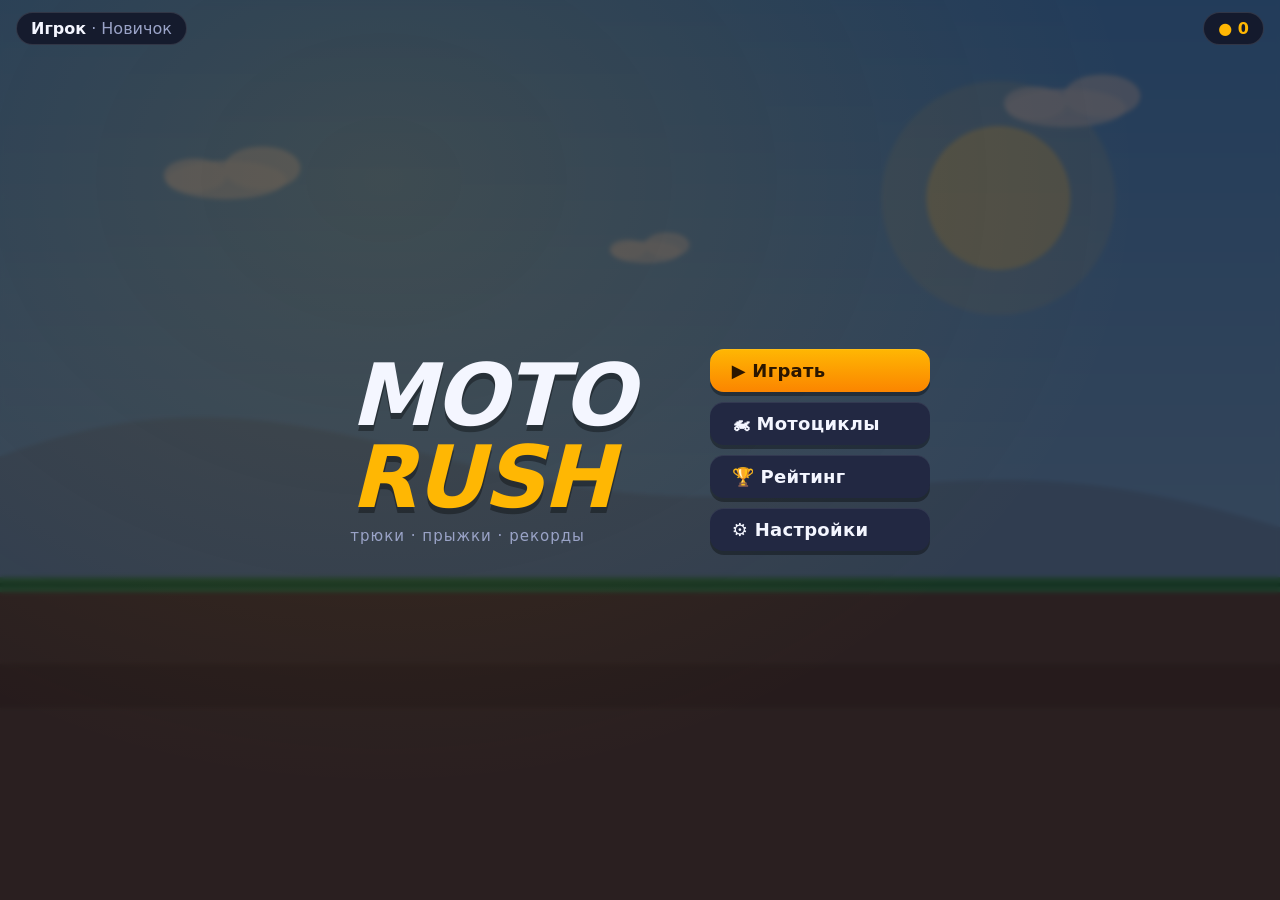
==== app/src/main/assets/index.html @ f166c241 "Add Moto Rush: 2D motorbike trick racing game for Android HTML5 canvas game (Verlet bike physics, pr" ====
<!doctype html>
<html lang="ru">
<head>
  <meta charset="utf-8">
  <meta name="viewport" content="width=device-width, initial-scale=1, maximum-scale=1, user-scalable=no, viewport-fit=cover">
  <meta name="theme-color" content="#14182b">
  <title>Moto Rush</title>
  <link rel="stylesheet" href="style.css">
</head>
<body>
  <canvas id="game"></canvas>

  <!-- HUD -->
  <div id="hud" class="hidden">
    <button id="btnPause" class="hud-btn" aria-label="Пауза">❚❚</button>
    <div class="hud-box"><span class="hud-label">ВРЕМЯ</span><span id="hudTime">0:00.0</span></div>
    <div class="hud-box"><span class="hud-label">ОЧКИ</span><span id="hudScore">0</span></div>
    <div class="hud-box"><span class="hud-label">●</span><span id="hudCoins">0</span></div>
    <div id="progress"><div id="progressFill"></div><div id="progressBike"></div></div>
  </div>
  <div id="tricks"></div>
  <div id="controls" class="hidden">
    <div class="ctrl-group">
      <button class="ctrl" data-key="back" aria-label="Наклон назад">↺</button>
      <button class="ctrl" data-key="fwd" aria-label="Наклон вперёд">↻</button>
    </div>
    <div class="ctrl-group">
      <button class="ctrl ctrl-brake" data-key="brake" aria-label="Тормоз">◀</button>
      <button class="ctrl ctrl-gas" data-key="gas" aria-label="Газ">▶</button>
    </div>
  </div>

  <!-- Main menu -->
  <section id="menu" class="screen">
    <div class="menu-wrap">
      <div class="logo">
        <div class="logo-title">MOTO<span>RUSH</span></div>
        <div class="logo-sub">трюки · прыжки · рекорды</div>
      </div>
      <div class="menu-buttons">
        <button class="btn btn-primary" data-go="levels">▶ Играть</button>
        <button class="btn" data-go="garage">🏍 Мотоциклы</button>
        <button class="btn" data-go="rating">🏆 Рейтинг</button>
        <button class="btn" data-go="settings">⚙ Настройки</button>
      </div>
    </div>
    <div class="wallet">● <span class="coins-val">0</span></div>
    <div class="player-chip"><span id="menuName">Игрок</span> · <span id="menuRank">Новичок</span></div>
  </section>

  <!-- Level select -->
  <section id="levels" class="screen hidden">
    <header class="bar">
      <button class="btn btn-small" data-go="menu">← Назад</button>
      <h2>Выбор трассы</h2>
      <div class="wallet-inline">● <span class="coins-val">0</span></div>
    </header>
    <div id="levelGrid" class="level-grid"></div>
    <div class="levels-foot">Мотоцикл: <b id="levelsBike">Скаут</b> <button class="btn btn-small" data-go="garage">Сменить</button></div>
  </section>

  <!-- Garage -->
  <section id="garage" class="screen hidden">
    <header class="bar">
      <button class="btn btn-small" data-go="menu">← Назад</button>
      <h2>Мотоциклы</h2>
      <div class="wallet-inline">● <span class="coins-val">0</span></div>
    </header>
    <div class="garage-body">
      <button class="arrow" id="garPrev" aria-label="Предыдущий">‹</button>
      <div class="garage-card">
        <canvas id="garageCanvas" width="360" height="200"></canvas>
        <div class="garage-info">
          <div class="garage-name" id="garName">Скаут</div>
          <div class="garage-desc" id="garDesc"></div>
          <div class="stats" id="garStats"></div>
          <button class="btn btn-primary" id="garAction">Выбрать</button>
        </div>
      </div>
      <button class="arrow" id="garNext" aria-label="Следующий">›</button>
    </div>
    <div class="garage-dots" id="garDots"></div>
  </section>

  <!-- Rating -->
  <section id="rating" class="screen hidden">
    <header class="bar">
      <button class="btn btn-small" data-go="menu">← Назад</button>
      <h2>Рейтинг</h2>
      <div class="tabs">
        <button class="tab active" data-tab="board">Лучшие заезды</button>
        <button class="tab" data-tab="tracks">Трассы</button>
      </div>
    </header>
    <div class="rating-body">
      <div class="rank-card">
        <div class="rank-title" id="rankTitle">Новичок</div>
        <div class="rank-name" id="rankName">Игрок</div>
        <div class="rank-stats" id="rankStats"></div>
        <div class="rank-bar"><div id="rankFill"></div></div>
        <div class="rank-next" id="rankNext"></div>
      </div>
      <div class="rating-list" id="ratingList"></div>
    </div>
  </section>

  <!-- Settings -->
  <section id="settings" class="screen hidden">
    <header class="bar">
      <button class="btn btn-small" data-go="menu">← Назад</button>
      <h2>Настройки</h2>
      <div></div>
    </header>
    <div class="settings-body">
      <label class="field">Имя игрока
        <input id="nameInput" maxlength="14" autocomplete="off" spellcheck="false">
      </label>
      <label class="toggle"><input type="checkbox" id="optSound"> Звук</label>
      <label class="toggle"><input type="checkbox" id="optVibro"> Вибрация</label>
      <div class="help">
        <b>Управление:</b> ▶ газ, ◀ тормоз / назад, ↺ ↻ наклон.
        В воздухе крутите сальто наклоном — за каждое приземлённое сальто даются очки.
        Держите заднее колесо на земле для «вилли». На компьютере: стрелки или WASD, P — пауза.
      </div>
      <button class="btn btn-danger btn-small" id="resetBtn">Сбросить прогресс</button>
    </div>
  </section>

  <!-- Pause -->
  <section id="pause" class="screen overlay hidden">
    <div class="dialog">
      <h2>Пауза</h2>
      <button class="btn btn-primary" id="resumeBtn">Продолжить</button>
      <button class="btn" id="restartBtn">Заново</button>
      <button class="btn" id="quitBtn">В меню</button>
    </div>
  </section>

  <!-- Result -->
  <section id="result" class="screen overlay hidden">
    <div class="dialog dialog-wide">
      <h2 id="resTitle">Финиш!</h2>
      <div class="res-stars" id="resStars"></div>
      <div class="res-record hidden" id="resRecord">Новый рекорд!</div>
      <div class="res-table" id="resTable"></div>
      <div class="res-buttons">
        <button class="btn" id="resMenu">Меню</button>
        <button class="btn" id="resRetry">Заново</button>
        <button class="btn btn-primary" id="resNext">Далее ▶</button>
      </div>
    </div>
  </section>

  <div id="rotate" class="hidden"><div>📱↻<br>Поверните устройство горизонтально</div></div>
  <div id="toast"></div>

  <script src="core.js"></script>
  <script src="main.js"></script>
</body>
</html>
---- app/src/main/assets/style.css ----
:root {
  --bg: #14182b;
  --panel: rgba(20, 24, 43, 0.92);
  --panel-2: #222842;
  --line: rgba(255, 255, 255, 0.12);
  --text: #f4f6ff;
  --muted: #9aa3c7;
  --accent: #ffb703;
  --accent-2: #fb8500;
  --good: #3ddc84;
  --bad: #ef476f;
}

* { box-sizing: border-box; -webkit-tap-highlight-color: transparent; }

html, body {
  margin: 0; height: 100%; overflow: hidden;
  background: var(--bg); color: var(--text);
  font-family: system-ui, -apple-system, "Segoe UI", Roboto, sans-serif;
  user-select: none; -webkit-user-select: none; touch-action: none;
}

canvas#game { position: fixed; inset: 0; width: 100%; height: 100%; display: block; }

.hidden { display: none !important; }

button { font: inherit; color: inherit; cursor: pointer; }

.btn {
  border: 0; border-radius: 14px; padding: 11px 22px;
  background: var(--panel-2); color: var(--text);
  font-weight: 700; font-size: 16px; letter-spacing: .3px;
  box-shadow: 0 4px 0 rgba(0, 0, 0, .35), inset 0 1px 0 rgba(255, 255, 255, .08);
  transition: transform .08s;
}
.btn:active { transform: translateY(3px); box-shadow: 0 1px 0 rgba(0, 0, 0, .35); }
.btn-primary { background: linear-gradient(180deg, var(--accent), var(--accent-2)); color: #2b1600; }
.btn-danger { background: var(--bad); }
.btn-small { padding: 8px 14px; font-size: 14px; border-radius: 11px; }
.btn:disabled { opacity: .45; }

/* ---------- Screens ---------- */
.screen {
  position: fixed; inset: 0; z-index: 10;
  display: flex; flex-direction: column;
  padding: max(10px, env(safe-area-inset-top)) max(16px, env(safe-area-inset-right)) max(10px, env(safe-area-inset-bottom)) max(16px, env(safe-area-inset-left));
  background: radial-gradient(ellipse at 30% 20%, rgba(255, 183, 3, .10), transparent 60%), rgba(12, 14, 28, .72);
  backdrop-filter: blur(2px);
}
.screen.overlay { align-items: center; justify-content: center; background: rgba(8, 10, 20, .6); z-index: 30; }

.bar { display: flex; align-items: center; gap: 12px; margin-bottom: 10px; }
.bar h2 { margin: 0; font-size: 22px; flex: 1; text-align: center; }
.wallet-inline, .wallet {
  font-weight: 800; color: var(--accent);
  background: var(--panel); border: 1px solid var(--line);
  padding: 6px 14px; border-radius: 999px; white-space: nowrap;
}

/* Main menu */
#menu { justify-content: center; align-items: center; }
.menu-wrap { display: flex; align-items: center; gap: 6vw; }
.logo-title {
  font-size: clamp(42px, 9vw, 86px); font-weight: 900; font-style: italic; line-height: .95;
  letter-spacing: -2px; text-shadow: 0 6px 0 rgba(0, 0, 0, .35);
}
.logo-title span { display: block; color: var(--accent); }
.logo-sub { color: var(--muted); margin-top: 8px; font-size: 15px; letter-spacing: 1px; }
.menu-buttons { display: flex; flex-direction: column; gap: 10px; min-width: 220px; }
.menu-buttons .btn { font-size: 18px; text-align: left; }
.wallet { position: absolute; top: max(12px, env(safe-area-inset-top)); right: max(16px, env(safe-area-inset-right)); }
.player-chip {
  position: absolute; top: max(12px, env(safe-area-inset-top)); left: max(16px, env(safe-area-inset-left));
  background: var(--panel); border: 1px solid var(--line); padding: 6px 14px; border-radius: 999px; color: var(--muted);
}
.player-chip span:first-child { color: var(--text); font-weight: 700; }

/* Levels */
.level-grid {
  flex: 1; display: grid; grid-template-columns: repeat(3, 1fr); gap: 10px;
  overflow-y: auto; align-content: start; padding: 2px;
}
.level-card {
  position: relative; border: 0; border-radius: 16px; padding: 12px 14px; min-height: 88px;
  text-align: left; color: #fff; overflow: hidden;
  box-shadow: 0 4px 0 rgba(0, 0, 0, .35);
}
.level-card .ln { font-size: 13px; opacity: .8; font-weight: 700; }
.level-card .lt { font-size: 17px; font-weight: 800; margin: 2px 0 6px; text-shadow: 0 2px 0 rgba(0, 0, 0, .3); }
.level-card .ls { font-size: 18px; letter-spacing: 2px; }
.level-card .lb { font-size: 12px; opacity: .85; margin-top: 2px; }
.level-card.locked { filter: grayscale(.9) brightness(.55); }
.level-card.locked::after { content: "🔒"; position: absolute; right: 12px; top: 10px; font-size: 22px; }
.levels-foot { margin-top: 8px; color: var(--muted); display: flex; align-items: center; gap: 10px; justify-content: center; }
.levels-foot b { color: var(--text); }

/* Garage */
.garage-body { flex: 1; display: flex; align-items: center; gap: 10px; min-height: 0; }
.arrow {
  border: 0; background: var(--panel-2); border-radius: 50%; width: 52px; height: 52px; flex: none;
  font-size: 34px; line-height: 1; box-shadow: 0 4px 0 rgba(0, 0, 0, .35);
}
.garage-card {
  flex: 1; display: flex; align-items: center; gap: 18px; min-height: 0; height: 100%;
  background: var(--panel); border: 1px solid var(--line); border-radius: 20px; padding: 12px 18px;
}
#garageCanvas { flex: 1.1; min-width: 0; max-height: 100%; width: 100%; aspect-ratio: 9 / 5; object-fit: contain; }
.garage-info { flex: 1; display: flex; flex-direction: column; gap: 6px; min-width: 0; }
.garage-name { font-size: 26px; font-weight: 900; font-style: italic; }
.garage-desc { color: var(--muted); font-size: 14px; }
.stats { display: grid; grid-template-columns: auto 1fr; gap: 5px 10px; align-items: center; font-size: 13px; margin: 4px 0 6px; }
.stat-bar { height: 8px; background: rgba(255, 255, 255, .1); border-radius: 99px; overflow: hidden; }
.stat-bar i { display: block; height: 100%; background: linear-gradient(90deg, var(--accent), var(--accent-2)); border-radius: 99px; }
.garage-dots { display: flex; justify-content: center; gap: 8px; margin-top: 8px; }
.garage-dots i { width: 9px; height: 9px; border-radius: 50%; background: rgba(255, 255, 255, .25); }
.garage-dots i.on { background: var(--accent); }

/* Rating */
.tabs { display: flex; gap: 6px; }
.tab { border: 0; background: var(--panel-2); padding: 7px 12px; border-radius: 10px; font-size: 13px; font-weight: 700; color: var(--muted); }
.tab.active { background: var(--accent); color: #2b1600; }
.rating-body { flex: 1; display: flex; gap: 12px; min-height: 0; }
.rank-card {
  width: 34%; background: var(--panel); border: 1px solid var(--line); border-radius: 18px; padding: 14px;
  display: flex; flex-direction: column; gap: 6px;
}
.rank-title { font-size: 24px; font-weight: 900; color: var(--accent); font-style: italic; }
.rank-name { font-weight: 700; }
.rank-stats { color: var(--muted); font-size: 13px; line-height: 1.6; }
.rank-bar { height: 8px; background: rgba(255, 255, 255, .1); border-radius: 99px; overflow: hidden; margin-top: auto; }
#rankFill { height: 100%; background: var(--good); width: 0; }
.rank-next { font-size: 12px; color: var(--muted); }
.rating-list { flex: 1; overflow-y: auto; background: var(--panel); border: 1px solid var(--line); border-radius: 18px; padding: 6px; }
.row {
  display: grid; grid-template-columns: 34px 1fr auto auto; gap: 10px; align-items: center;
  padding: 8px 10px; border-radius: 12px; font-size: 14px;
}
.row:nth-child(odd) { background: rgba(255, 255, 255, .04); }
.row .pos { font-weight: 900; text-align: center; }
.row .who b { display: block; }
.row .who small { color: var(--muted); }
.row .sc { font-weight: 800; color: var(--accent); }
.row .tm { color: var(--muted); font-variant-numeric: tabular-nums; }
.row.me { outline: 2px solid var(--accent); }
.empty { color: var(--muted); text-align: center; padding: 30px 10px; }

/* Settings */
.settings-body { max-width: 560px; width: 100%; margin: 0 auto; display: flex; flex-direction: column; gap: 12px; overflow-y: auto; }
.field { display: flex; flex-direction: column; gap: 6px; font-weight: 700; }
.field input {
  font: inherit; font-size: 18px; padding: 10px 14px; border-radius: 12px; border: 1px solid var(--line);
  background: var(--panel-2); color: var(--text); user-select: text; -webkit-user-select: text;
}
.toggle { display: flex; align-items: center; gap: 10px; font-weight: 700; }
.toggle input { width: 22px; height: 22px; accent-color: var(--accent); }
.help { color: var(--muted); font-size: 13px; line-height: 1.5; background: var(--panel); padding: 10px 14px; border-radius: 12px; }
#resetBtn { align-self: flex-start; }

/* Dialogs */
.dialog {
  background: var(--panel); border: 1px solid var(--line); border-radius: 22px; padding: 18px 26px;
  display: flex; flex-direction: column; gap: 10px; min-width: 260px; text-align: center;
  box-shadow: 0 20px 60px rgba(0, 0, 0, .5); animation: pop .25s ease-out; max-height: 100%; overflow-y: auto;
}
.dialog h2 { margin: 0 0 4px; font-size: 28px; font-style: italic; }
.dialog-wide { min-width: 360px; }
.res-stars { font-size: 34px; letter-spacing: 6px; color: #555; line-height: 1; }
.res-stars .on { color: var(--accent); text-shadow: 0 0 14px rgba(255, 183, 3, .6); }
.res-record { color: var(--good); font-weight: 800; }
.res-table { display: grid; grid-template-columns: 1fr auto; gap: 3px 24px; text-align: left; font-size: 15px; }
.res-table .tot { font-weight: 900; font-size: 19px; color: var(--accent); border-top: 1px solid var(--line); padding-top: 4px; }
.res-buttons { display: flex; gap: 10px; justify-content: center; margin-top: 4px; }

@keyframes pop { from { transform: scale(.85); opacity: 0; } to { transform: scale(1); opacity: 1; } }

/* ---------- HUD ---------- */
#hud {
  position: fixed; top: 0; left: 0; right: 0; z-index: 5; pointer-events: none;
  display: flex; align-items: center; gap: 8px;
  padding: max(8px, env(safe-area-inset-top)) max(14px, env(safe-area-inset-right)) 0 max(14px, env(safe-area-inset-left));
}
.hud-btn {
  pointer-events: auto; width: 42px; height: 42px; border-radius: 12px; border: 0;
  background: rgba(0, 0, 0, .45); font-size: 15px; font-weight: 900;
}
.hud-box {
  background: rgba(0, 0, 0, .45); border-radius: 12px; padding: 4px 12px; min-width: 76px;
  display: flex; flex-direction: column; line-height: 1.1; font-weight: 800; font-variant-numeric: tabular-nums;
}
.hud-label { font-size: 10px; color: var(--muted); letter-spacing: 1px; }
.hud-box:nth-of-type(3) .hud-label { color: var(--accent); }
#progress { flex: 1; height: 8px; background: rgba(0, 0, 0, .4); border-radius: 99px; position: relative; margin-left: 8px; }
#progressFill { height: 100%; width: 0; background: var(--accent); border-radius: 99px; }
#progressBike { position: absolute; top: 50%; width: 14px; height: 14px; margin: -7px 0 0 -7px; border-radius: 50%; background: #fff; left: 0; box-shadow: 0 0 0 3px rgba(0, 0, 0, .3); }

#tricks { position: fixed; left: 0; right: 0; top: 22%; z-index: 6; pointer-events: none; display: flex; flex-direction: column; align-items: center; gap: 4px; }
.trick {
  font-size: 26px; font-weight: 900; font-style: italic; color: #fff;
  text-shadow: 0 3px 0 #b5179e, 0 0 18px rgba(247, 37, 133, .7);
  animation: trick 1.6s ease-out forwards;
}
.trick small { display: block; text-align: center; font-size: 18px; color: var(--accent); text-shadow: 0 2px 0 #000; }
@keyframes trick {
  0% { transform: scale(.4); opacity: 0; }
  12% { transform: scale(1.15); opacity: 1; }
  22% { transform: scale(1); }
  80% { opacity: 1; transform: translateY(-6px); }
  100% { opacity: 0; transform: translateY(-24px); }
}

#controls {
  position: fixed; left: 0; right: 0; bottom: 0; z-index: 5; display: flex; justify-content: space-between;
  padding: 0 max(18px, env(safe-area-inset-right)) max(14px, env(safe-area-inset-bottom)) max(18px, env(safe-area-inset-left));
  pointer-events: none;
}
.ctrl-group { display: flex; gap: 14px; pointer-events: auto; }
.ctrl {
  width: clamp(64px, 11vw, 92px); height: clamp(64px, 11vw, 92px); border-radius: 50%;
  border: 3px solid rgba(255, 255, 255, .35); background: rgba(0, 0, 0, .32);
  font-size: clamp(26px, 4.5vw, 38px); font-weight: 900; touch-action: none;
}
.ctrl.on { background: rgba(255, 255, 255, .35); border-color: #fff; transform: scale(.94); }
.ctrl-gas { border-color: rgba(61, 220, 132, .7); }
.ctrl-brake { border-color: rgba(239, 71, 111, .7); }

#rotate { position: fixed; inset: 0; z-index: 100; background: var(--bg); display: flex; align-items: center; justify-content: center; text-align: center; font-size: 20px; line-height: 2; padding: 16px; }

#toast {
  position: fixed; left: 50%; bottom: 24px; transform: translate(-50%, 40px); opacity: 0; z-index: 50;
  background: var(--panel); border: 1px solid var(--line); padding: 10px 18px; border-radius: 12px; font-weight: 700;
  transition: .25s; pointer-events: none;
}
#toast.show { opacity: 1; transform: translate(-50%, 0); }

@media (max-height: 420px) {
  .btn { padding: 9px 18px; font-size: 15px; }
  .menu-buttons .btn { font-size: 16px; }
  .menu-buttons { gap: 8px; }
  .bar { margin-bottom: 6px; }
  .bar h2 { font-size: 19px; }
  .level-card { min-height: 74px; padding: 9px 12px; }
  .level-card .lt { font-size: 15px; }
  .garage-name { font-size: 22px; }
  .dialog { padding: 12px 20px; gap: 7px; }
  .dialog h2 { font-size: 24px; }
  .res-stars { font-size: 28px; }
  .res-table { font-size: 14px; }
}

@media (max-width: 640px) {
  .level-grid { grid-template-columns: repeat(2, 1fr); }
  .rank-card { display: none; }
  .garage-card { flex-direction: column; gap: 6px; }
  .menu-wrap { flex-direction: column; gap: 18px; }
  .dialog-wide { min-width: 0; width: 100%; }
}
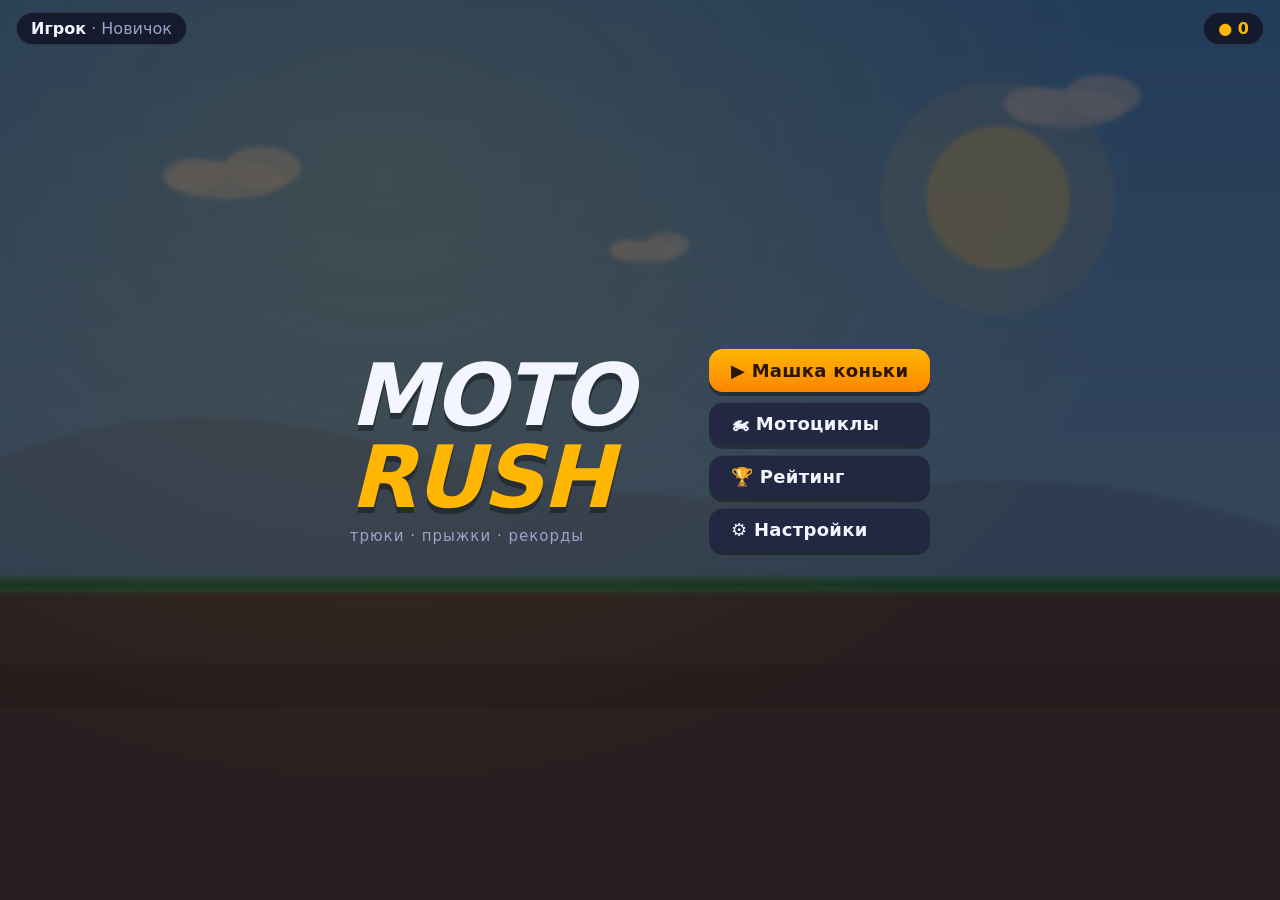
==== commit f145b04b: "Rename main menu play button to "Машка коньки" Co-Authored-By: Claude Opus 5.5 <noreply@anthropic.co" ====
--- a/app/src/main/assets/index.html
+++ b/app/src/main/assets/index.html
@@ -38,7 +38,7 @@
         <div class="logo-sub">трюки · прыжки · рекорды</div>
       </div>
       <div class="menu-buttons">
-        <button class="btn btn-primary" data-go="levels">▶ Играть</button>
+        <button class="btn btn-primary" data-go="levels">▶ Машка коньки</button>
         <button class="btn" data-go="garage">🏍 Мотоциклы</button>
         <button class="btn" data-go="rating">🏆 Рейтинг</button>
         <button class="btn" data-go="settings">⚙ Настройки</button>
